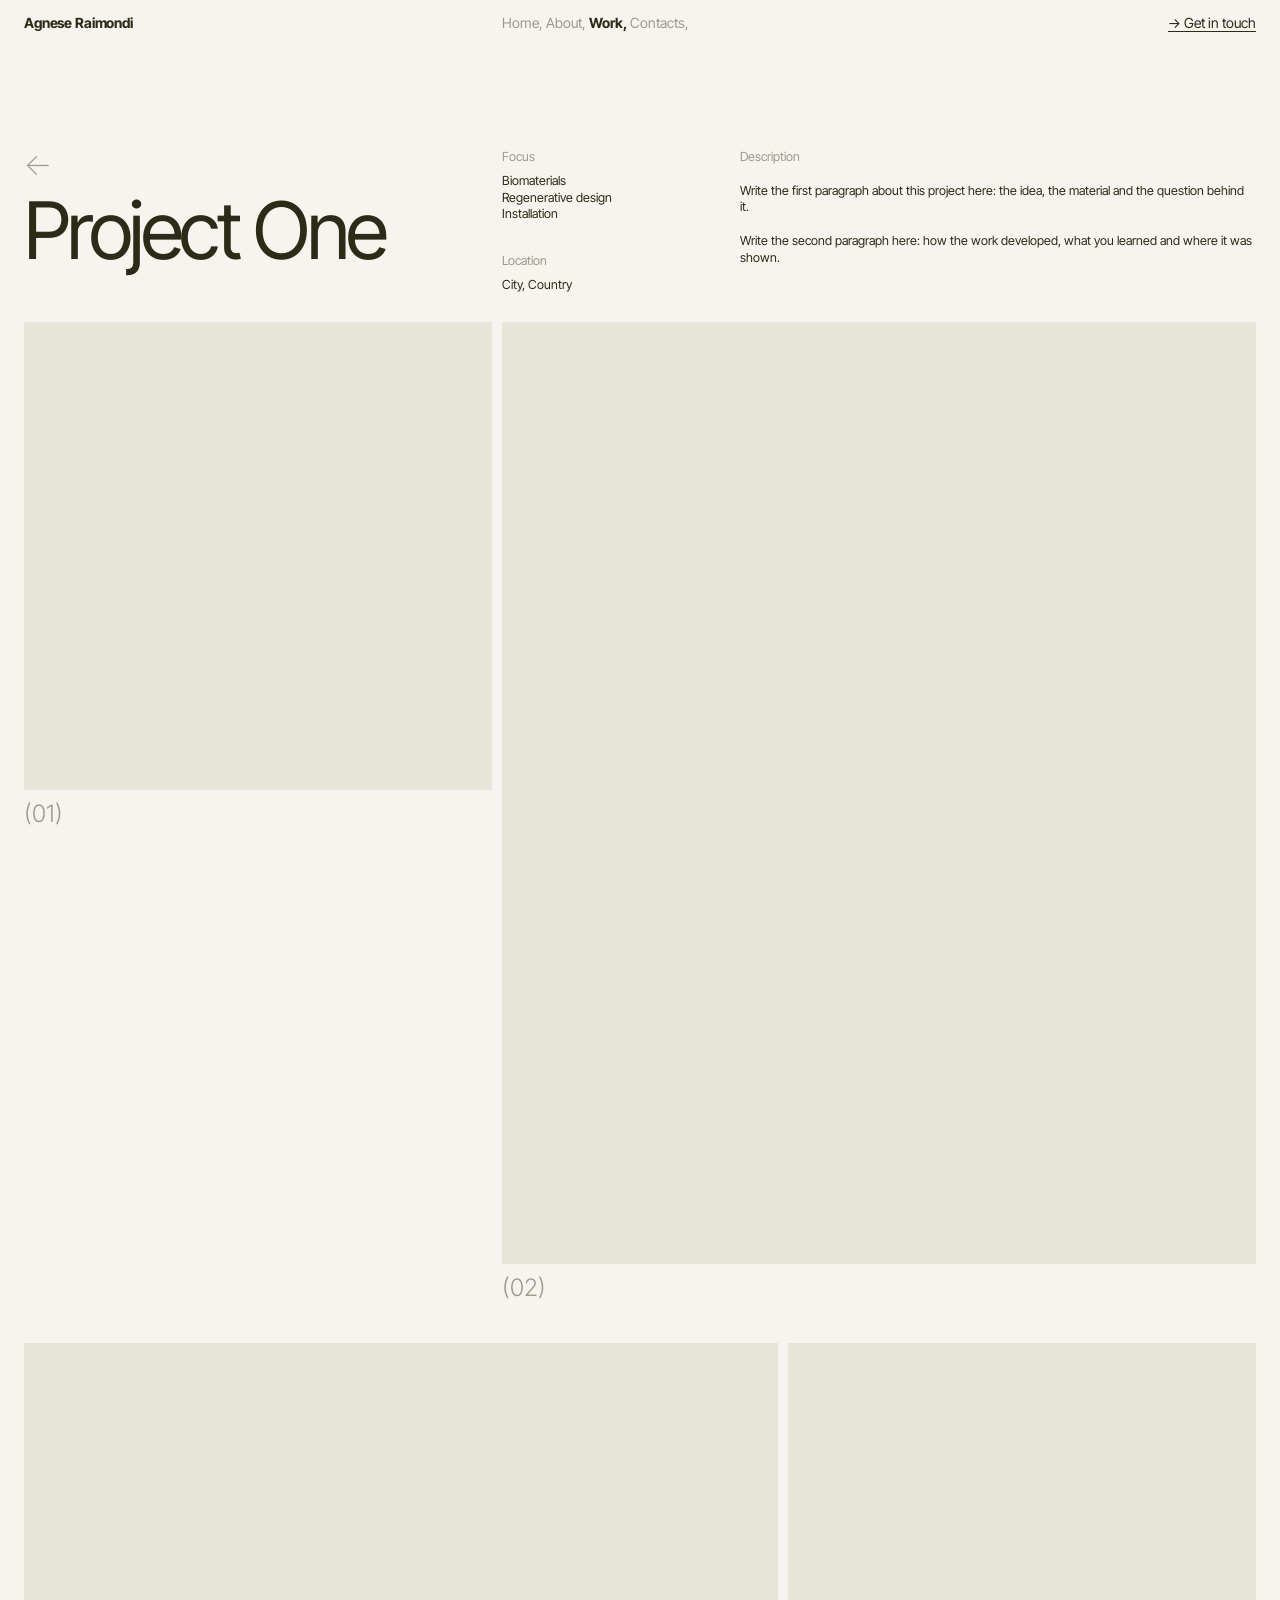
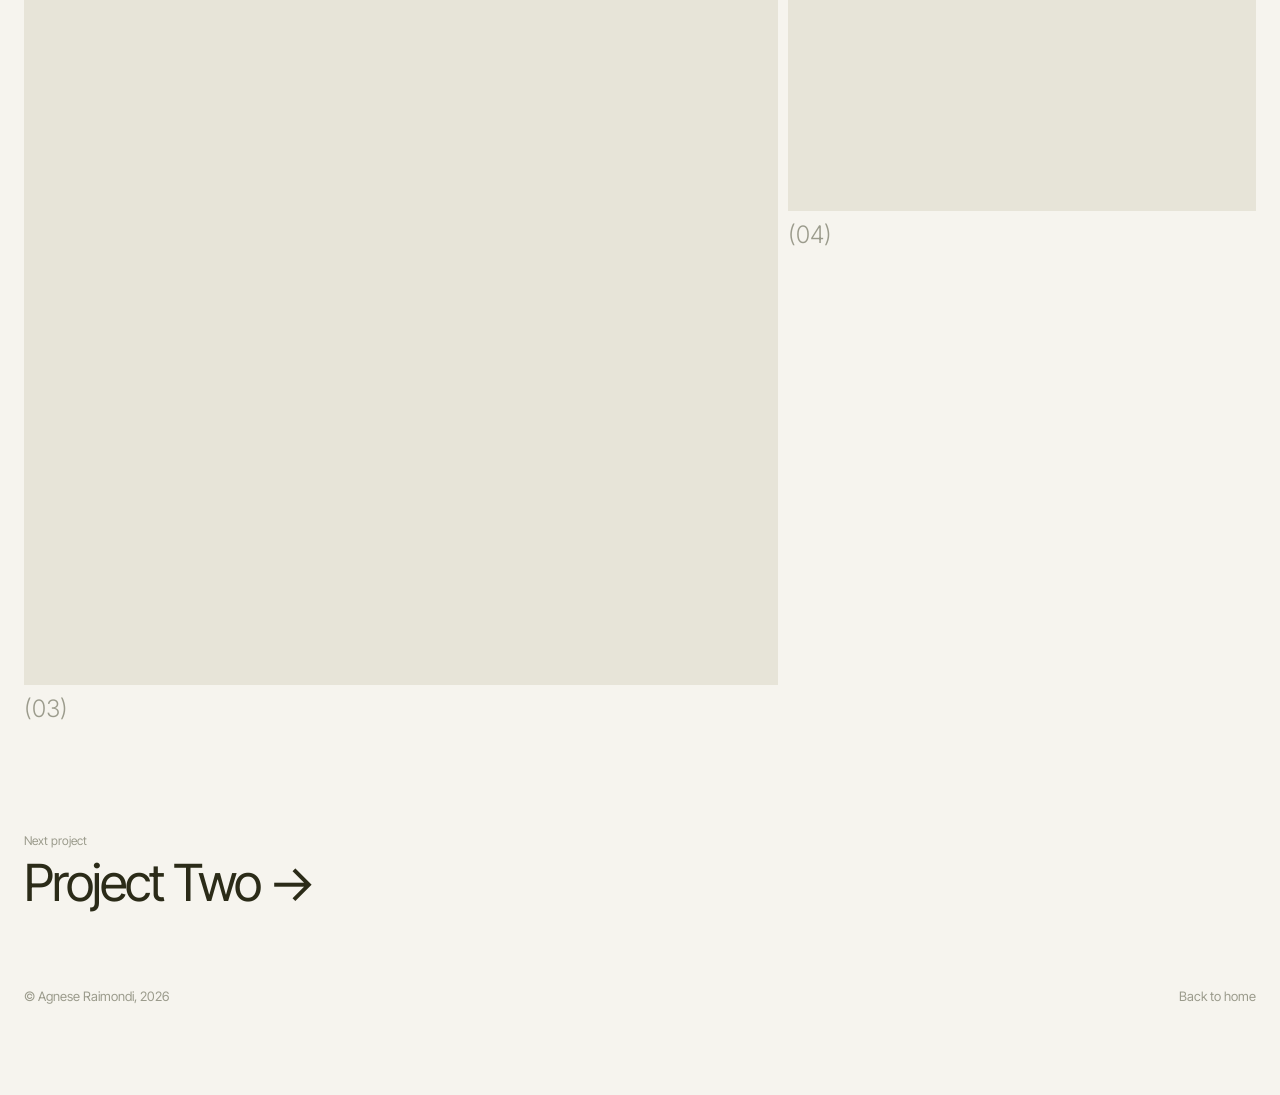
==== project.html @ dd8e8da7 "bone structure first trail copy past from claude" ====
<!DOCTYPE html>
<html lang="en">
<head>
<meta charset="utf-8">
<meta name="viewport" content="width=device-width, initial-scale=1">
<title>Work – Agnese Raimondi</title>
<link rel="preconnect" href="https://fonts.googleapis.com">
<link rel="preconnect" href="https://fonts.gstatic.com" crossorigin>
<link href="https://fonts.googleapis.com/css2?family=Inter+Tight:wght@200;300;400;500;700;800&display=swap" rel="stylesheet">
<link rel="stylesheet" href="style.css">
</head>
<body>

<header class="bar">
  <a class="mark" href="index.html">Agnese Raimondi</a>
  <nav aria-label="Main">
    <a href="index.html">Home</a>
    <a href="index.html#about">About</a>
    <a href="index.html#work" class="on">Work</a>
    <a href="index.html#contacts">Contacts</a>
  </nav>
  <a class="cta" href="index.html#contacts">→ Get in touch</a>
</header>

<main id="p"></main>

<script src="projects.js"></script>
<script>
(function(){
  var slug = new URLSearchParams(location.search).get("p");
  var i = PROJECTS.findIndex(function(x){return x.slug === slug});
  if (i < 0) i = 0;
  var p = PROJECTS[i], n = PROJECTS[(i + 1) % PROJECTS.length];
  document.title = p.title + " – Agnese Raimondi";

  var html = '<div class="phead">' +
    '<div><a class="back" href="index.html#work" aria-label="Back to work">←</a><h1>' + p.title + '</h1></div>' +
    '<div class="meta"><div><p class="lab">Focus</p>' + p.focus.map(function(f){return '<p>' + f + '</p>'}).join("") + '</div>' +
    '<div><p class="lab">Location</p><p>' + p.location + '</p></div></div>' +
    '<div class="desc"><p class="lab">Description</p>' + p.description.map(function(d){return '<p>' + d + '</p>'}).join("") + '</div>' +
  '</div><div class="rows">';

  for (var k = 0; k < p.images.length; k += 2) {
    var even = (k / 2) % 2 === 0;
    html += '<div class="row ' + (even ? "a" : "b") + '">';
    [k, k + 1].forEach(function(j, pos){
      if (j >= p.images.length) return;
      var small = even ? pos === 0 : pos === 1;
      var num = "(" + String(j + 1).padStart(2, "0") + ")";
      html += '<figure class="' + (small ? "s" : "l") + '"><div class="ph"><img src="' + p.images[j] + '" alt="' + p.title + ' ' + num + '" onerror="this.remove()"></div><figcaption>' + num + '</figcaption></figure>';
    });
    html += '</div>';
  }
  html += '</div><a class="next" href="project.html?p=' + n.slug + '"><small>Next project</small>' + n.title + ' →</a>' +
    '<footer class="foot"><span>© Agnese Raimondi, 2026</span><a href="index.html">Back to home</a></footer>';
  document.getElementById("p").innerHTML = html;
})();
</script>
</body>
</html>
---- style.css ----
:root{
  --paper:#f6f4ee;
  --ink:#2b2b18;
  --olive:#6f7c47;
  --mute:#9b9b8c;
  --soft:#e7e4d8;
  --pad:24px;
  --gap:10px;
  --col:38%;
}
*{box-sizing:border-box;margin:0;padding:0}
html{scroll-behavior:smooth;scroll-padding-top:60px}
@media (prefers-reduced-motion:reduce){html{scroll-behavior:auto}}
body{background:var(--paper);color:var(--ink);font-family:"Inter Tight","Helvetica Neue",Helvetica,Arial,sans-serif;font-size:15px;line-height:1.3;-webkit-font-smoothing:antialiased}
a{color:inherit;text-decoration:none}
a:hover{color:var(--olive)}
:focus-visible{outline:2px solid var(--olive);outline-offset:3px}
img{display:block;max-width:100%}

/* top bar */
.bar{position:sticky;top:0;z-index:10;display:grid;grid-template-columns:var(--col) 1fr auto;gap:var(--gap);align-items:baseline;padding:14px var(--pad);background:var(--paper);font-size:14px}
.bar .mark{font-weight:700;letter-spacing:-.01em}
.bar nav a{color:var(--mute)}
.bar nav a::after{content:","}
.bar nav a.on{color:var(--ink);font-weight:700}
.bar nav a:hover{color:var(--ink)}
.bar .cta{text-decoration:underline;text-underline-offset:3px}

/* cover */
.cover{padding:var(--pad)}
.brand{font-size:clamp(30px,4.2vw,58px);line-height:1;letter-spacing:-.015em;white-space:nowrap}
.brand b{font-weight:800;color:var(--olive);margin-right:.5em}
.brand span{font-weight:300;letter-spacing:.09em;color:var(--olive)}
.intro{margin:clamp(24px,4vw,56px) 0 0 auto;width:min(46%,520px);text-align:justify;text-align-last:right;hyphens:auto;font-size:clamp(15px,1.25vw,18px)}
.hero{margin-top:var(--pad);aspect-ratio:16/8;background:var(--soft);overflow:hidden}
.hero img,.ph img{width:100%;height:100%;object-fit:cover}

/* home sections */
section.blk{display:grid;grid-template-columns:var(--col) 1fr;gap:var(--gap);padding:clamp(40px,7vw,96px) var(--pad) 0}
.blk>h2{font-size:clamp(22px,2.4vw,34px);font-weight:800;letter-spacing:.14em;text-transform:uppercase;line-height:1.1}
.blk>h2 small{display:block;font-size:.5em;font-weight:500;letter-spacing:.05em;margin-bottom:.8em;color:var(--olive)}
.body p{max-width:60ch;margin-bottom:1em;font-size:16px}
.body p:last-child{margin-bottom:0}

.toc ol{list-style:none}
.toc li{font-size:clamp(22px,2.7vw,38px);font-weight:700;letter-spacing:-.02em;line-height:1.18;text-transform:uppercase}
.toc li span{display:inline-block;width:2.1em}

.grid{display:grid;grid-template-columns:repeat(auto-fill,minmax(150px,1fr));gap:var(--gap)}
.tile .sw{aspect-ratio:1;background:var(--soft);margin-bottom:8px;overflow:hidden}
.tile .sw img{width:100%;height:100%;object-fit:cover}
.tile b{display:block;font-weight:700}
.tile em{font-style:normal;font-size:13px;color:var(--mute)}

.list{list-style:none}
.list li{display:grid;grid-template-columns:5.5em 1fr;gap:12px;padding:10px 0}
.list span{color:var(--mute)}
.list b{font-weight:700}
.list small{display:block;font-size:13px;color:var(--mute)}

.work{display:grid;grid-template-columns:repeat(auto-fill,minmax(220px,1fr));gap:var(--gap)}
.work .ph{aspect-ratio:4/5}
.work figcaption{margin-top:8px;display:flex;justify-content:space-between;gap:8px}
.work figcaption span{color:var(--mute)}

.contact a{display:block;font-size:clamp(22px,2.4vw,34px);font-weight:700;letter-spacing:-.02em}
.foot{padding:80px var(--pad) 90px;font-size:13px;color:var(--mute);display:flex;justify-content:space-between;gap:12px;flex-wrap:wrap}

/* small index, appears after Contents */
.idx{position:fixed;left:50%;bottom:16px;transform:translate(-50%,20px);opacity:0;pointer-events:none;transition:opacity .25s,transform .25s;display:flex;gap:16px;max-width:calc(100vw - 24px);overflow-x:auto;padding:9px 16px;background:var(--paper);box-shadow:0 2px 16px rgba(58,58,31,.12);border-radius:99px;font-size:13px;white-space:nowrap;scrollbar-width:none;z-index:20}
.idx.show{opacity:1;transform:translate(-50%,0);pointer-events:auto}
.idx a{color:var(--mute)}
.idx a.on{color:var(--ink);font-weight:700}
.idx a:hover{color:var(--ink)}

/* project page */
.back{display:block;font-size:30px;font-weight:200;color:var(--mute);line-height:1;margin-bottom:14px}
.phead{display:grid;grid-template-columns:var(--col) 18.5% 1fr;gap:var(--gap);padding:clamp(40px,8vw,110px) var(--pad) 28px}
.phead h1{font-size:clamp(44px,6.2vw,92px);font-weight:400;letter-spacing:-.045em;line-height:.95}
.lab{font-size:11px;color:var(--mute);margin-bottom:8px}
.meta p,.desc p{font-size:12.5px;line-height:1.32}
.meta div+div{margin-top:30px}
.desc p+p{margin-top:1.4em}
.rows{padding:0 var(--pad)}
.row{display:grid;gap:var(--gap);margin-bottom:var(--gap);align-items:start}
.row.a{grid-template-columns:var(--col) 1fr}
.row.b{grid-template-columns:1fr var(--col)}
.row .ph{background:var(--soft);overflow:hidden}
.s .ph{aspect-ratio:1}
.l .ph{aspect-ratio:4/5}
.row figcaption{font-size:24px;font-weight:300;color:var(--mute);margin:8px 0 30px}
.next{display:block;padding:70px var(--pad) 0;font-size:clamp(28px,4vw,56px);letter-spacing:-.04em;line-height:1}
.next small{display:block;font-size:12px;letter-spacing:0;color:var(--mute);margin-bottom:10px}

@media (max-width:760px){
  :root{--col:100%}
  .bar{grid-template-columns:1fr auto}
  .bar nav{display:none}
  .brand{white-space:normal}
  .intro{width:100%;text-align:left;text-align-last:left}
  .hero{aspect-ratio:4/3}
  section.blk,.phead,.row.a,.row.b{grid-template-columns:1fr}
  .phead{gap:26px}
  .row.b .l{order:-1}
  .meta div+div{margin-top:18px}
}
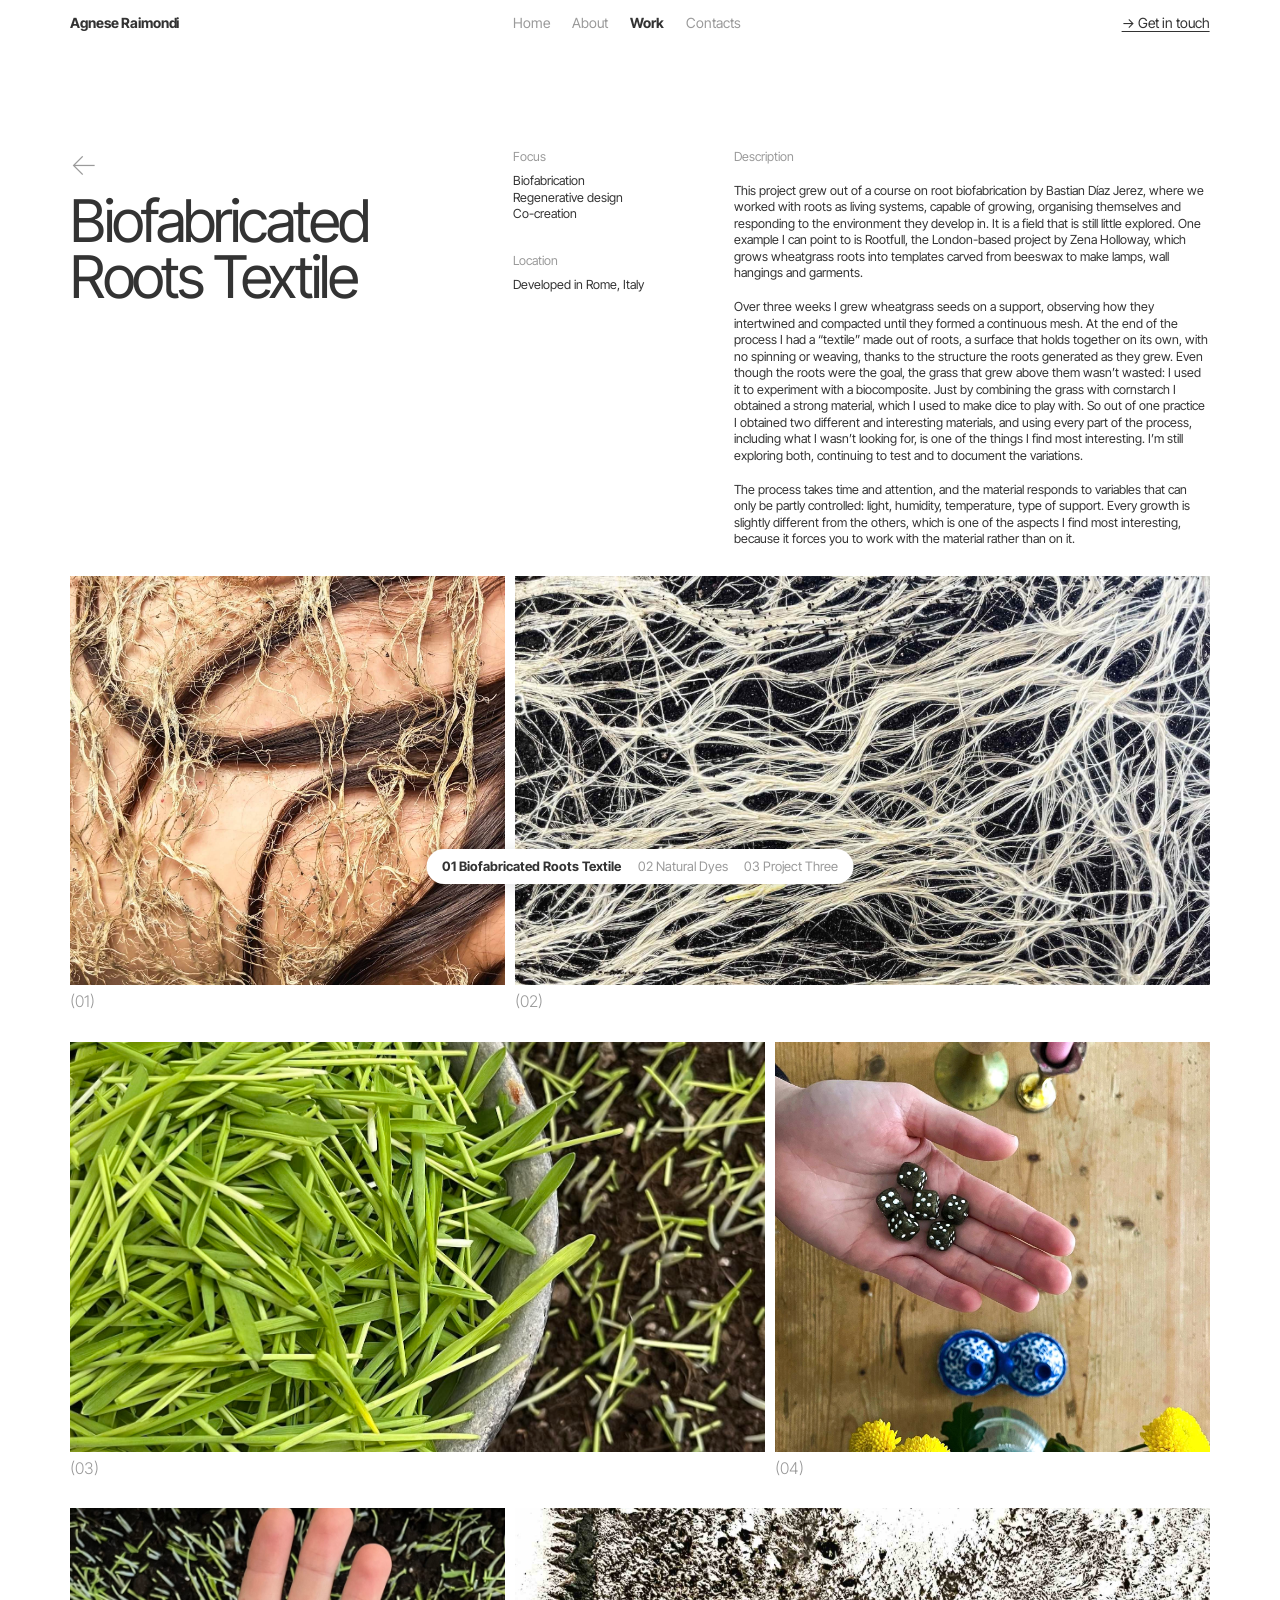
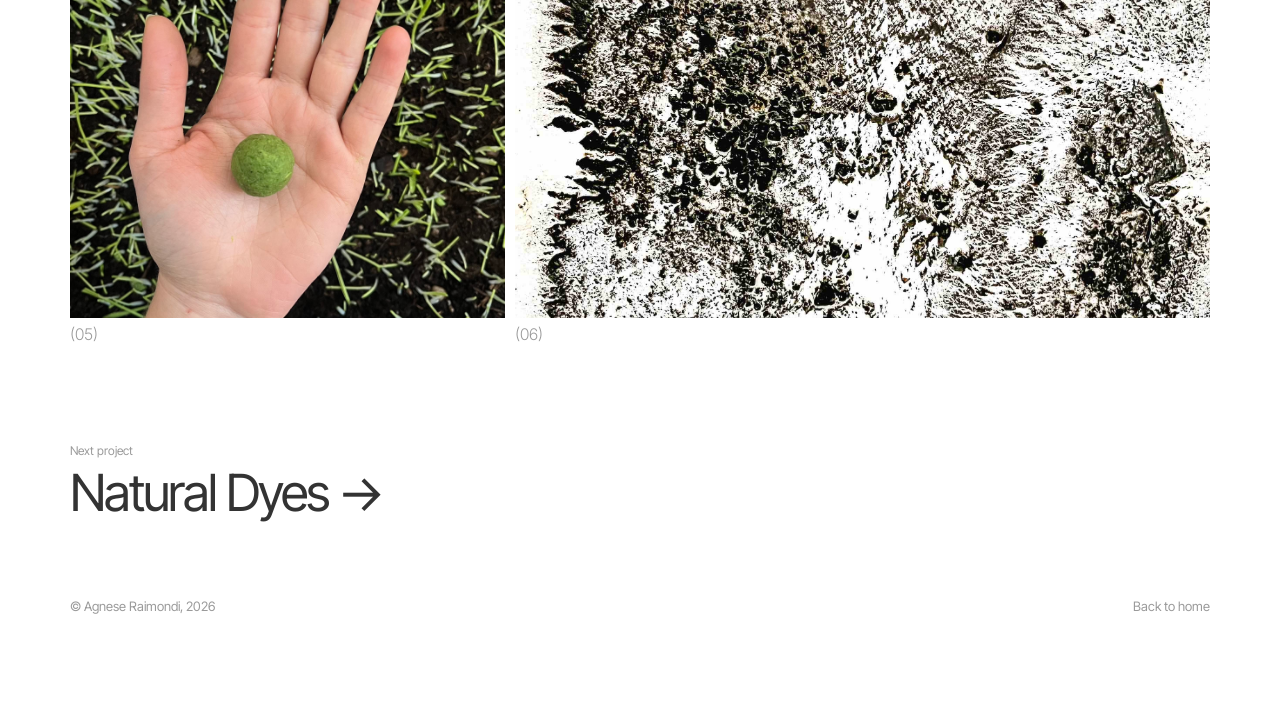
==== commit 810bdd4f: "progetto master updated" ====
--- a/project.html
+++ b/project.html
@@ -54,6 +54,14 @@
   html += '</div><a class="next" href="project.html?p=' + n.slug + '"><small>Next project</small>' + n.title + ' →</a>' +
     '<footer class="foot"><span>© Agnese Raimondi, 2026</span><a href="index.html">Back to home</a></footer>';
   document.getElementById("p").innerHTML = html;
+
+  // Barretta fissa in basso: un link per ogni progetto, quello aperto in evidenza.
+  // Usa le classi .idx / .show già presenti in style.css (le stesse della home).
+  var nav = '<nav class="idx show" aria-label="Projects">' + PROJECTS.map(function(q, j){
+    return '<a href="project.html?p=' + q.slug + '"' + (j === i ? ' class="on" aria-current="page"' : '') + '>' +
+      String(j + 1).padStart(2, "0") + ' <span class="t">' + q.title + '</span></a>';
+  }).join("") + '</nav>';
+  document.body.insertAdjacentHTML("beforeend", nav);
 })();
 </script>
 </body>
--- a/style.css
+++ b/style.css
@@ -1,106 +1,295 @@
+/* =====================================================
+   AGNESE RAIMONDI PORTFOLIO – style.css
+   Ordine: 1 Colori e misure · 2 Base · 3 Barra in alto
+   4 Copertina · 5 Sezioni · 6 Work · 7 Pagina progetto
+   8 Indice fisso · 9 Comparsa morbida · 10 Telefono
+   ===================================================== */
+
+/* ---------- 1. COLORI E MISURE (cambia qui) ---------- */
 :root{
-  --paper:#f6f4ee;
-  --ink:#2b2b18;
-  --olive:#6f7c47;
-  --mute:#9b9b8c;
-  --soft:#e7e4d8;
-  --pad:24px;
-  --gap:10px;
-  --col:38%;
-}
+  --paper:#ffffff;                  /* sfondo */
+  --ink:#333333;                    /* testo grigio scuro */
+  --olive:#6f7c47;                  /* verde oliva */
+  --mute:#9a9a9a;                   /* testi secondari */
+  --soft:#efefef;                   /* riquadri senza foto */
+  --pad:clamp(22px,5.5vw,80px);     /* margine dal bordo dello schermo */
+  --gap:10px;                       /* spazio tra colonne e immagini */
+  --col:38%;                        /* larghezza colonna sinistra */
+}
+
+/* ---------- 2. BASE ---------- */
 *{box-sizing:border-box;margin:0;padding:0}
 html{scroll-behavior:smooth;scroll-padding-top:60px}
-@media (prefers-reduced-motion:reduce){html{scroll-behavior:auto}}
-body{background:var(--paper);color:var(--ink);font-family:"Inter Tight","Helvetica Neue",Helvetica,Arial,sans-serif;font-size:15px;line-height:1.3;-webkit-font-smoothing:antialiased}
+body{
+  background:var(--paper);
+  color:var(--ink);
+  font-family:"Inter Tight","Helvetica Neue",Helvetica,Arial,sans-serif;
+  font-size:15px;
+  line-height:1.3;
+  -webkit-font-smoothing:antialiased;
+}
 a{color:inherit;text-decoration:none}
 a:hover{color:var(--olive)}
 :focus-visible{outline:2px solid var(--olive);outline-offset:3px}
 img{display:block;max-width:100%}
-
-/* top bar */
-.bar{position:sticky;top:0;z-index:10;display:grid;grid-template-columns:var(--col) 1fr auto;gap:var(--gap);align-items:baseline;padding:14px var(--pad);background:var(--paper);font-size:14px}
+.hero img,.ph img{width:100%;height:100%;object-fit:cover}
+
+/* ---------- 3. BARRA IN ALTO ---------- */
+.bar{
+  position:sticky;top:0;z-index:10;
+  display:grid;grid-template-columns:var(--col) 1fr auto;gap:var(--gap);
+  align-items:baseline;
+  padding:14px var(--pad);
+  background:var(--paper);
+  font-size:14px;
+}
 .bar .mark{font-weight:700;letter-spacing:-.01em}
+.bar nav{display:flex;gap:22px}
 .bar nav a{color:var(--mute)}
-.bar nav a::after{content:","}
+.bar nav a:hover{color:var(--ink)}
 .bar nav a.on{color:var(--ink);font-weight:700}
-.bar nav a:hover{color:var(--ink)}
 .bar .cta{text-decoration:underline;text-underline-offset:3px}
 
-/* cover */
-.cover{padding:var(--pad)}
-.brand{font-size:clamp(30px,4.2vw,58px);line-height:1;letter-spacing:-.015em;white-space:nowrap}
-.brand b{font-weight:800;color:var(--olive);margin-right:.5em}
-.brand span{font-weight:300;letter-spacing:.09em;color:var(--olive)}
-.intro{margin:clamp(24px,4vw,56px) 0 0 auto;width:min(46%,520px);text-align:justify;text-align-last:right;hyphens:auto;font-size:clamp(15px,1.25vw,18px)}
-.hero{margin-top:var(--pad);aspect-ratio:16/8;background:var(--soft);overflow:hidden}
-.hero img,.ph img{width:100%;height:100%;object-fit:cover}
-
-/* home sections */
-section.blk{display:grid;grid-template-columns:var(--col) 1fr;gap:var(--gap);padding:clamp(40px,7vw,96px) var(--pad) 0}
-.blk>h2{font-size:clamp(22px,2.4vw,34px);font-weight:800;letter-spacing:.14em;text-transform:uppercase;line-height:1.1}
-.blk>h2 small{display:block;font-size:.5em;font-weight:500;letter-spacing:.05em;margin-bottom:.8em;color:var(--olive)}
+/* ---------- 4. COPERTINA (titolo + video) ---------- */
+.cover{
+  min-height:100vh;min-height:100svh;       /* i Contents restano sotto la prima schermata */
+  padding:var(--pad);
+  display:grid;grid-template-columns:1fr 1fr;gap:var(--gap);
+}
+.cover-text{display:flex;flex-direction:column;gap:24px}
+
+/* Titolo: tutto in verde oliva, grassetto */
+.lead{
+  font-size:clamp(34px,4.4vw,70px);         /* grandezza (prima era 5vw / 80px) */
+  font-weight:800;
+  letter-spacing:-.045em;
+  line-height:1;
+  color:var(--olive);
+}
+.lead .name,
+.lead .rest{
+  display:inline;                           /* nome e frase scorrono come un testo solo */
+  color:var(--olive);
+  font-size:1em;
+  font-weight:800;
+  letter-spacing:inherit;
+  line-height:inherit;
+  margin:0;
+  max-width:none;
+}
+
+.hero{
+  justify-self:end;
+  height:min(60vh,585px);
+  aspect-ratio:100/126.91;
+  max-width:100%;
+  background:var(--soft);
+  overflow:hidden;
+}
+.hero iframe{width:100%;height:100%;border:0;display:block}
+
+/* ---------- 5. SEZIONI DELLA HOME ---------- */
+section.blk{
+  display:grid;grid-template-columns:var(--col) 1fr;gap:var(--gap);
+  padding:clamp(40px,7vw,96px) var(--pad) 0;
+}
+.blk>h2{
+  font-size:clamp(22px,2.4vw,34px);
+  font-weight:800;letter-spacing:.14em;text-transform:uppercase;line-height:1.1;
+}
+.blk>h2 small{
+  display:block;margin-bottom:.8em;
+  font-size:.5em;font-weight:500;letter-spacing:.05em;color:var(--olive);
+}
 .body p{max-width:60ch;margin-bottom:1em;font-size:16px}
 .body p:last-child{margin-bottom:0}
 
+/* Contents */
 .toc ol{list-style:none}
-.toc li{font-size:clamp(22px,2.7vw,38px);font-weight:700;letter-spacing:-.02em;line-height:1.18;text-transform:uppercase}
+.toc li{
+  font-size:clamp(22px,2.7vw,38px);
+  font-weight:700;letter-spacing:-.02em;line-height:1.18;text-transform:uppercase;
+}
 .toc li span{display:inline-block;width:2.1em}
 
-.grid{display:grid;grid-template-columns:repeat(auto-fill,minmax(150px,1fr));gap:var(--gap)}
-.tile .sw{aspect-ratio:1;background:var(--soft);margin-bottom:8px;overflow:hidden}
-.tile .sw img{width:100%;height:100%;object-fit:cover}
-.tile b{display:block;font-weight:700}
-.tile em{font-style:normal;font-size:13px;color:var(--mute)}
-
+/* Workshops */
 .list{list-style:none}
 .list li{display:grid;grid-template-columns:5.5em 1fr;gap:12px;padding:10px 0}
 .list span{color:var(--mute)}
 .list b{font-weight:700}
 .list small{display:block;font-size:13px;color:var(--mute)}
 
-.work{display:grid;grid-template-columns:repeat(auto-fill,minmax(220px,1fr));gap:var(--gap)}
-.work .ph{aspect-ratio:4/5}
-.work figcaption{margin-top:8px;display:flex;justify-content:space-between;gap:8px}
-.work figcaption span{color:var(--mute)}
-
-.contact a{display:block;font-size:clamp(22px,2.4vw,34px);font-weight:700;letter-spacing:-.02em}
-.foot{padding:80px var(--pad) 90px;font-size:13px;color:var(--mute);display:flex;justify-content:space-between;gap:12px;flex-wrap:wrap}
-
-/* small index, appears after Contents */
-.idx{position:fixed;left:50%;bottom:16px;transform:translate(-50%,20px);opacity:0;pointer-events:none;transition:opacity .25s,transform .25s;display:flex;gap:16px;max-width:calc(100vw - 24px);overflow-x:auto;padding:9px 16px;background:var(--paper);box-shadow:0 2px 16px rgba(58,58,31,.12);border-radius:99px;font-size:13px;white-space:nowrap;scrollbar-width:none;z-index:20}
-.idx.show{opacity:1;transform:translate(-50%,0);pointer-events:auto}
-.idx a{color:var(--mute)}
-.idx a.on{color:var(--ink);font-weight:700}
-.idx a:hover{color:var(--ink)}
-
-/* project page */
-.back{display:block;font-size:30px;font-weight:200;color:var(--mute);line-height:1;margin-bottom:14px}
-.phead{display:grid;grid-template-columns:var(--col) 18.5% 1fr;gap:var(--gap);padding:clamp(40px,8vw,110px) var(--pad) 28px}
-.phead h1{font-size:clamp(44px,6.2vw,92px);font-weight:400;letter-spacing:-.045em;line-height:.95}
-.lab{font-size:11px;color:var(--mute);margin-bottom:8px}
+/* Contacts e footer */
+.contact a{display:block;font-size:clamp(22px,2.4vw,34px);font-weight:400;letter-spacing:-.02em}
+.foot{
+  display:flex;justify-content:space-between;gap:12px;flex-wrap:wrap;
+  padding:80px var(--pad) 90px;
+  font-size:13px;color:var(--mute);
+}
+
+/* ---------- 6. WORK (anteprime nella home) ---------- */
+.blk.wide{grid-template-columns:1fr}
+.blk.wide>h2{margin-bottom:clamp(20px,3vw,40px)}
+.wk{display:block;margin-bottom:clamp(40px,6vw,80px)}
+.wk-h{
+  display:flex;justify-content:space-between;align-items:baseline;gap:12px;
+  margin-bottom:12px;
+  font-size:clamp(24px,3vw,44px);letter-spacing:-.04em;line-height:1;
+}
+.wk-h b{font-weight:400}
+.wk-h span{font-size:14px;letter-spacing:0;color:var(--mute)}
+.wk-r{display:grid;grid-template-columns:repeat(var(--n,3),1fr);gap:var(--gap)}
+.wk .ph{aspect-ratio:3/2;background:var(--soft);overflow:hidden}
+.wk .ph img{transition:transform .5s}
+@media (hover:hover){                           /* solo con il mouse: su touch l'hover resterebbe "bloccato" dopo il tocco */
+  .wk:hover .ph img{transform:scale(1.03)}
+  .wk:hover .wk-h{color:var(--olive)}
+}
+
+/* ---------- 6b. EDUCATION (tendine Master e BA, dentro Work) ---------- */
+.blk.wide>.lab{margin:clamp(40px,6vw,80px) 0 12px}      /* etichetta "Education" */
+
+.master{border-top:1px solid #d8d8d8}                  /* linea sottile: separa le righe */
+.master:last-child{border-bottom:1px solid #d8d8d8}
+
+/* La parte SEMPRE visibile (summary): titolo a sinistra, frase breve + "Read more" a destra */
+.master summary{
+  display:grid;grid-template-columns:var(--col) 1fr;gap:var(--gap);
+  padding:22px 0;cursor:pointer;
+  list-style:none;                                      /* toglie il triangolino standard... */
+}
+.master summary::-webkit-details-marker{display:none}   /* ...anche su Safari */
+.master summary>*{grid-column:2}                        /* tutto a destra, tranne il titolo */
+.master summary h3{
+  grid-column:1;grid-row:1/span 2;
+  font-size:clamp(24px,3vw,44px);font-weight:400;letter-spacing:-.04em;line-height:1;
+  transition:color .2s;
+}
+.master summary h3 small{display:block;margin-top:10px;font-size:14px;letter-spacing:0;color:var(--mute)}
+.master summary:hover h3,.master summary:hover .more{color:var(--olive)}
+
+.m-short{max-width:60ch;font-size:16px}
+.more{
+  justify-self:start;margin-top:10px;
+  font-size:14px;text-decoration:underline;text-underline-offset:3px;
+}
+.o-open{display:none}                                   /* testo del bottone: "Close" appare solo da aperta */
+.master[open] .o-closed{display:none}
+.master[open] .o-open{display:inline}
+.master[open] .m-short{display:none}                     /* da aperta la frase breve lascia posto al testo completo */
+
+/* La parte che si apre */
+.m-open{padding-bottom:clamp(20px,3vw,40px);animation:unfold .45s ease}
+@keyframes unfold{from{opacity:0;transform:translateY(-8px)}to{opacity:1;transform:none}}
+.m-text{display:grid;grid-template-columns:var(--col) 1fr;gap:var(--gap)}
+.m-text .body{grid-column:2}
+.m-open .lab{margin:clamp(30px,5vw,60px) 0 16px}
+
+/* Progetto selezionato: colonna di testo + due foto affiancate */
+.mp{
+  display:grid;grid-template-columns:var(--col) 1fr;gap:var(--gap);
+  align-items:start;margin-bottom:clamp(40px,6vw,80px);
+}
+.mp-text h4{font-size:clamp(20px,2vw,28px);font-weight:700;letter-spacing:-.02em;line-height:1.1}
+.mp-text span{display:block;margin:6px 0 14px;font-size:13px;color:var(--mute)}
+.mp-text p{max-width:42ch}
+.mp-text p+p{margin-top:1em}
+.mp-text a{text-decoration:underline;text-underline-offset:3px}   /* link esterni: sottolineati come "Get in touch" */
+.mp-ph{display:grid;grid-template-columns:1fr 1fr;gap:var(--gap)}
+.mp .ph{aspect-ratio:4/5;background:var(--soft);overflow:hidden}   /* forma delle foto: cambia qui */
+
+/* "flip": inverte i lati (testo a destra). order:2 sposta il testo dopo le foto */
+.mp.flip{grid-template-columns:1fr var(--col)}
+.mp.flip .mp-text{order:2}
+
+/* ---------- 7. PAGINA PROGETTO ---------- */
+.back{display:block;margin-bottom:14px;font-size:30px;font-weight:200;line-height:1;color:var(--mute)}
+.phead{
+  display:grid;grid-template-columns:var(--col) 18.5% 1fr;gap:var(--gap);
+  padding:clamp(40px,8vw,110px) var(--pad) 28px;
+}
+.phead h1{font-size:clamp(40px,4.6vw,76px);font-weight:400;letter-spacing:-.045em;line-height:.95;overflow-wrap:break-word}
+.lab{margin-bottom:8px;font-size:11px;color:var(--mute)}
 .meta p,.desc p{font-size:12.5px;line-height:1.32}
 .meta div+div{margin-top:30px}
 .desc p+p{margin-top:1.4em}
+
 .rows{padding:0 var(--pad)}
-.row{display:grid;gap:var(--gap);margin-bottom:var(--gap);align-items:start}
-.row.a{grid-template-columns:var(--col) 1fr}
-.row.b{grid-template-columns:1fr var(--col)}
-.row .ph{background:var(--soft);overflow:hidden}
-.s .ph{aspect-ratio:1}
-.l .ph{aspect-ratio:4/5}
-.row figcaption{font-size:24px;font-weight:300;color:var(--mute);margin:8px 0 30px}
+.row{
+  --h:clamp(220px,32vw,500px);                  /* altezza delle foto: cambia qui */
+  display:grid;gap:var(--gap);margin-bottom:12px;align-items:start;
+}
+.row.a{grid-template-columns:1fr 1.6fr}         /* stretta | larga */
+.row.b{grid-template-columns:1.6fr 1fr}         /* larga | stretta */
+.row .ph{height:var(--h);background:var(--soft);overflow:hidden}
+.row figcaption{margin:6px 0 18px;font-size:16px;font-weight:300;color:var(--mute)}
+
 .next{display:block;padding:70px var(--pad) 0;font-size:clamp(28px,4vw,56px);letter-spacing:-.04em;line-height:1}
-.next small{display:block;font-size:12px;letter-spacing:0;color:var(--mute);margin-bottom:10px}
-
+.next small{display:block;margin-bottom:10px;font-size:12px;letter-spacing:0;color:var(--mute)}
+
+/* ---------- 8. INDICE FISSO (compare dopo i Contents) ---------- */
+.idx{
+  position:fixed;left:50%;bottom:16px;z-index:20;
+  display:flex;gap:16px;
+  max-width:calc(100vw - 24px);overflow-x:auto;scrollbar-width:none;
+  padding:9px 16px;
+  background:var(--paper);
+  box-shadow:0 2px 16px rgba(0,0,0,.12);
+  border-radius:99px;
+  font-size:13px;white-space:nowrap;
+  opacity:0;pointer-events:none;
+  transform:translate(-50%,20px);
+  transition:opacity .25s,transform .25s;
+}
+.idx.show{opacity:1;pointer-events:auto;transform:translate(-50%,0)}
+.idx a{color:var(--mute)}
+.idx a:hover{color:var(--ink)}
+.idx a.on{color:var(--ink);font-weight:700}
+
+/* ---------- 9. COMPARSA MORBIDA (su e giù) ---------- */
+.js .reveal{
+  opacity:0;transform:translateY(28px);
+  transition:opacity .9s ease,transform .9s ease;   /* durata: cambia .9s */
+}
+.js .reveal.in{opacity:1;transform:none}
+
+@media (prefers-reduced-motion:reduce){
+  html{scroll-behavior:auto}
+  .js .reveal{opacity:1;transform:none;transition:none}
+  .m-open{animation:none}
+}
+
+/* ---------- 9b. IPAD E SCHERMI MEDI ---------- */
+@media (min-width:761px) and (max-width:1100px){
+  .meta p,.desc p{font-size:13.5px}             /* testi della pagina progetto un po' più leggibili */
+}
+
+/* ---------- 9c. DISPOSITIVI TOUCH (iPad e telefono) ---------- */
+@media (pointer:coarse){
+  .idx{gap:4px;padding:4px 10px}
+  .idx a{padding:13px 8px}                      /* area di tocco più comoda (~44px di altezza) */
+  .bar .cta{padding:8px 0}
+}
+
+/* ---------- 10. TELEFONO (sempre in fondo) ---------- */
 @media (max-width:760px){
   :root{--col:100%}
   .bar{grid-template-columns:1fr auto}
   .bar nav{display:none}
-  .brand{white-space:normal}
-  .intro{width:100%;text-align:left;text-align-last:left}
-  .hero{aspect-ratio:4/3}
+  .cover{grid-template-columns:1fr;gap:28px}
+  .hero{height:auto;width:100%;justify-self:stretch}
   section.blk,.phead,.row.a,.row.b{grid-template-columns:1fr}
   .phead{gap:26px}
+  .meta div+div{margin-top:18px}
   .row.b .l{order:-1}
-  .meta div+div{margin-top:18px}
-}
+  .wk-r{grid-template-columns:1fr 1fr}
+  .wk-r .ph:nth-child(n+3){display:none}
+  .meta p,.desc p{font-size:14px}       /* 12.5px è troppo piccolo su un telefono */
+  .idx .t{display:none}                 /* indice progetti: sul telefono solo i numeri... */
+  .idx a.on .t{display:inline}          /* ...e il titolo del progetto aperto */
+  .master summary,.m-text,.mp,.mp.flip{grid-template-columns:1fr}
+  .master summary>*,.master summary h3{grid-column:1;grid-row:auto}
+  .master summary h3{margin-bottom:10px}
+  .m-text .body{grid-column:1}
+  .mp.flip .mp-text{order:0}
+}
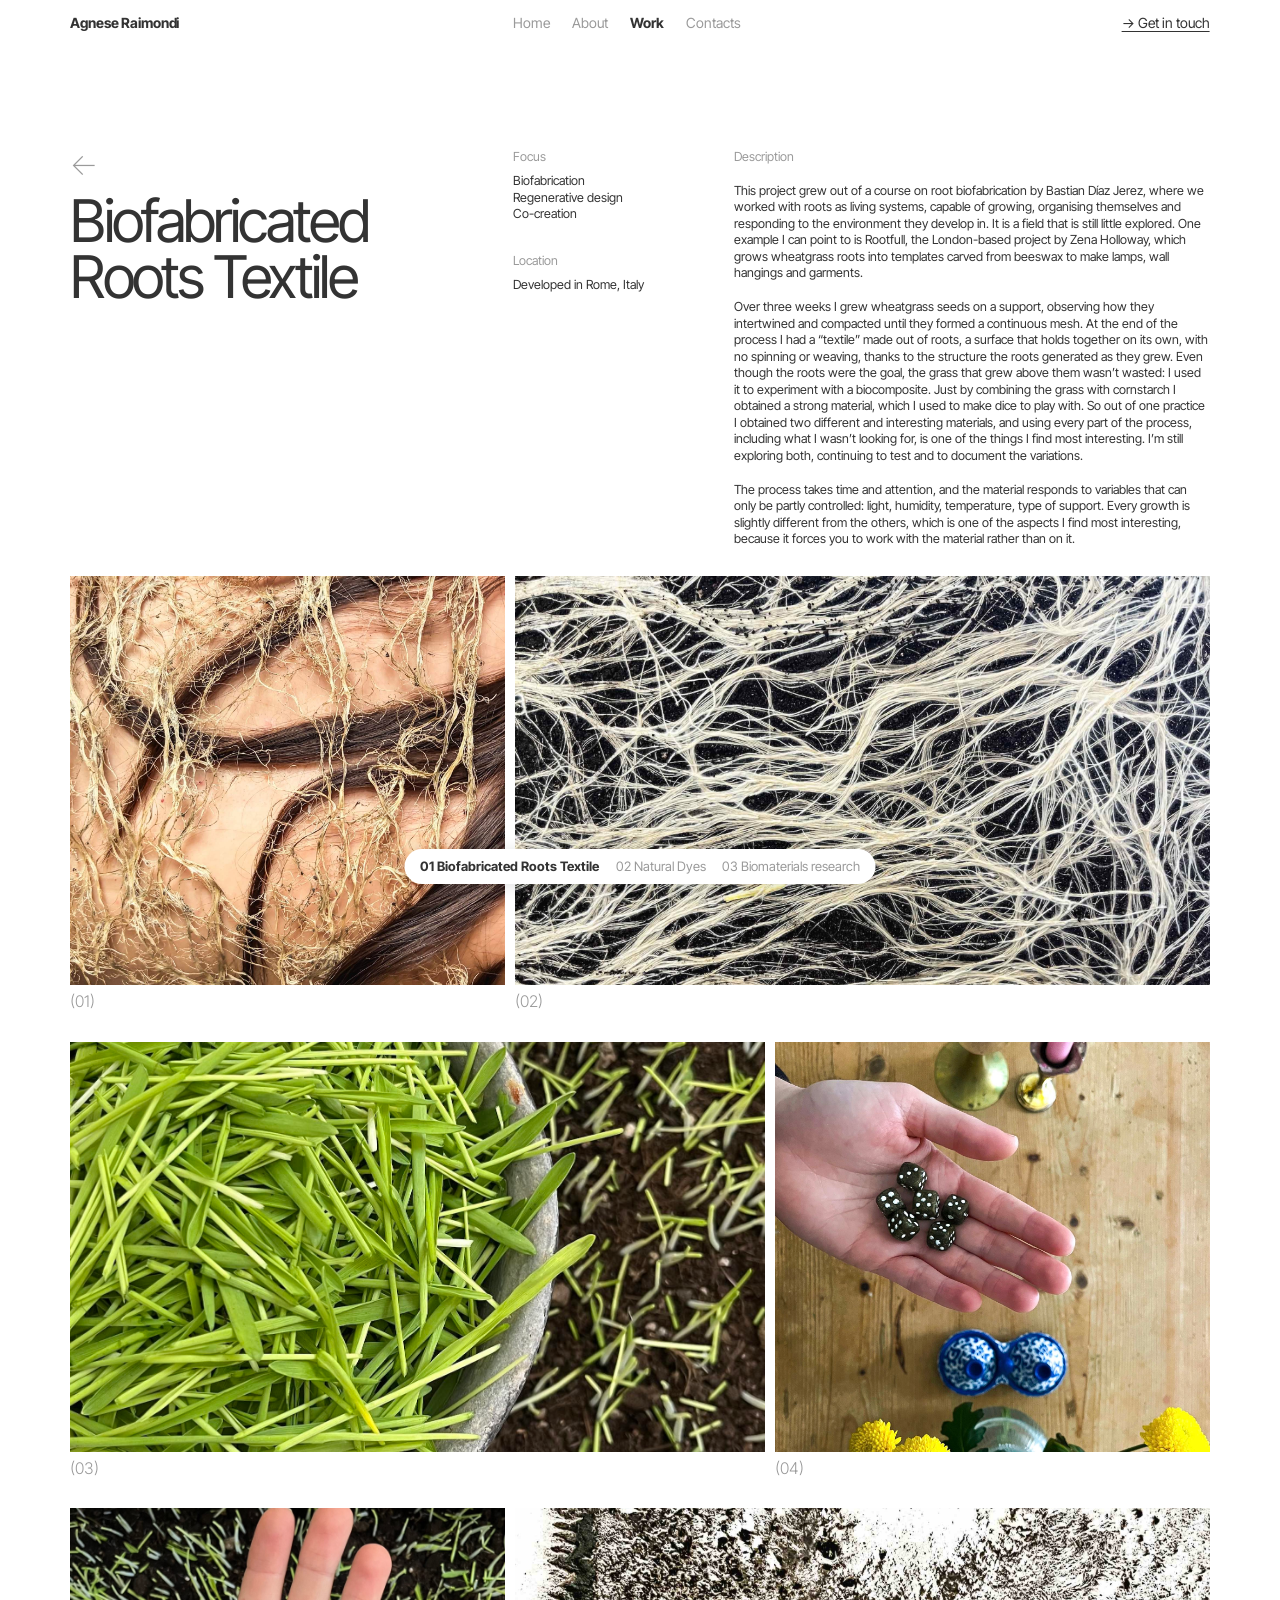
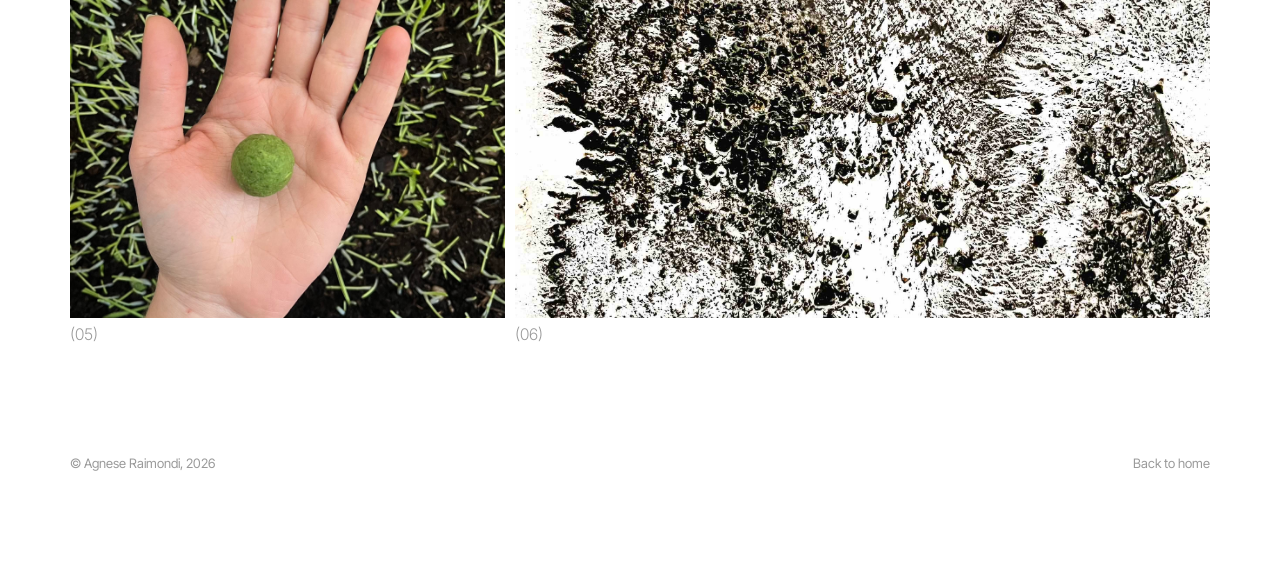
==== commit d0c6a7a7: "ready to go public" ====
--- a/project.html
+++ b/project.html
@@ -17,9 +17,9 @@
     <a href="index.html">Home</a>
     <a href="index.html#about">About</a>
     <a href="index.html#work" class="on">Work</a>
-    <a href="index.html#contacts">Contacts</a>
+    <a href="contact.html">Contacts</a>
   </nav>
-  <a class="cta" href="index.html#contacts">→ Get in touch</a>
+  <a class="cta" href="contact.html">→ Get in touch</a>
 </header>
 
 <main id="p"></main>
@@ -30,7 +30,7 @@
   var slug = new URLSearchParams(location.search).get("p");
   var i = PROJECTS.findIndex(function(x){return x.slug === slug});
   if (i < 0) i = 0;
-  var p = PROJECTS[i], n = PROJECTS[(i + 1) % PROJECTS.length];
+  var p = PROJECTS[i];
   document.title = p.title + " – Agnese Raimondi";
 
   var html = '<div class="phead">' +
@@ -51,7 +51,7 @@
     });
     html += '</div>';
   }
-  html += '</div><a class="next" href="project.html?p=' + n.slug + '"><small>Next project</small>' + n.title + ' →</a>' +
+  html += '</div>' +
     '<footer class="foot"><span>© Agnese Raimondi, 2026</span><a href="index.html">Back to home</a></footer>';
   document.getElementById("p").innerHTML = html;
 
--- a/style.css
+++ b/style.css
@@ -60,7 +60,7 @@
 
 /* Titolo: tutto in verde oliva, grassetto */
 .lead{
-  font-size:clamp(34px,4.4vw,70px);         /* grandezza (prima era 5vw / 80px) */
+  font-size:clamp(26px,3.2vw,48px);         /* grandezza: minimo, ideale, massimo (prima 34px / 4.4vw / 70px) */
   font-weight:800;
   letter-spacing:-.045em;
   line-height:1;
@@ -118,9 +118,9 @@
 .list span{color:var(--mute)}
 .list b{font-weight:700}
 .list small{display:block;font-size:13px;color:var(--mute)}
-
-/* Contacts e footer */
-.contact a{display:block;font-size:clamp(22px,2.4vw,34px);font-weight:400;letter-spacing:-.02em}
+.list a{text-decoration:underline;text-underline-offset:3px}   /* link del workshop: sottolineato, perché su telefono non esiste l'hover */
+
+/* Footer */
 .foot{
   display:flex;justify-content:space-between;gap:12px;flex-wrap:wrap;
   padding:80px var(--pad) 90px;
@@ -147,7 +147,12 @@
 }
 
 /* ---------- 6b. EDUCATION (tendine Master e BA, dentro Work) ---------- */
-.blk.wide>.lab{margin:clamp(40px,6vw,80px) 0 12px}      /* etichetta "Education" */
+.blk.wide>.lab{
+  margin:clamp(40px,6vw,80px) 0 12px;
+  font-size:clamp(16px,1.6vw,22px);          /* più grande (prima 11px) */
+  font-weight:800;letter-spacing:.14em;text-transform:uppercase;   /* stesso stile dei titoli di sezione */
+  color:var(--ink);                          /* grigio scuro invece del grigio chiaro */
+}
 
 .master{border-top:1px solid #d8d8d8}                  /* linea sottile: separa le righe */
 .master:last-child{border-bottom:1px solid #d8d8d8}
@@ -202,6 +207,42 @@
 .mp.flip{grid-template-columns:1fr var(--col)}
 .mp.flip .mp-text{order:2}
 
+/* ---------- 6c. RIGA BA (sotto il Master) ---------- */
+/* Stessa impostazione del Master (titolo a sinistra, testo a destra), ma senza tendina */
+.edu-note{
+  display:grid;grid-template-columns:var(--col) 1fr;gap:var(--gap);
+  padding:22px 0;
+}
+.edu-note h3{font-size:clamp(24px,3vw,44px);font-weight:400;letter-spacing:-.04em;line-height:1}
+.edu-note h3 small{display:block;margin-top:10px;font-size:14px;letter-spacing:0;color:var(--mute)}
+.edu-note p{max-width:60ch;font-size:16px}
+.edu-note a{text-decoration:underline;text-underline-offset:3px}
+
+/* ---------- 6d. PAGINA CONTACTS (contact.html) ---------- */
+.c-block{margin-bottom:clamp(32px,4.5vw,56px)}
+.c-block:last-child{margin-bottom:0}
+.c-block .lab{margin-bottom:12px}                      /* etichette piccole e grigie sopra ogni gruppo */
+
+.body .c-lead{                                         /* frase di apertura */
+  max-width:36ch;
+  font-size:clamp(20px,2vw,28px);font-weight:400;letter-spacing:-.03em;line-height:1.15;
+  margin-bottom:0;
+}
+.body .c-big{                                          /* "Berlin, Rome and Barcelona" e social */
+  max-width:none;
+  font-size:clamp(16px,1.5vw,20px);font-weight:400;letter-spacing:-.01em;line-height:1.3;
+  margin-bottom:0;
+}
+.c-soc{display:flex;flex-wrap:wrap;gap:6px 28px}
+.c-big a{text-decoration:underline;text-underline-offset:4px}   /* email e social: sottolineati, così si capisce che si toccano */
+.c-lead+.c-big{margin-top:20px}                        /* spazio tra il messaggio e l'email */
+
+/* Footer in fondo alla pagina Contacts: il body diventa una colonna alta almeno quanto lo schermo,
+   il contenuto (main) si prende lo spazio libero e spinge il footer verso il basso */
+.contact-page{min-height:100vh;min-height:100svh;display:flex;flex-direction:column}
+.contact-page main{flex:1}
+
+
 /* ---------- 7. PAGINA PROGETTO ---------- */
 .back{display:block;margin-bottom:14px;font-size:30px;font-weight:200;line-height:1;color:var(--mute)}
 .phead{
@@ -213,6 +254,7 @@
 .meta p,.desc p{font-size:12.5px;line-height:1.32}
 .meta div+div{margin-top:30px}
 .desc p+p{margin-top:1.4em}
+.desc a{text-decoration:underline;text-underline-offset:3px}   /* link dentro la descrizione */
 
 .rows{padding:0 var(--pad)}
 .row{
@@ -224,8 +266,6 @@
 .row .ph{height:var(--h);background:var(--soft);overflow:hidden}
 .row figcaption{margin:6px 0 18px;font-size:16px;font-weight:300;color:var(--mute)}
 
-.next{display:block;padding:70px var(--pad) 0;font-size:clamp(28px,4vw,56px);letter-spacing:-.04em;line-height:1}
-.next small{display:block;margin-bottom:10px;font-size:12px;letter-spacing:0;color:var(--mute)}
 
 /* ---------- 8. INDICE FISSO (compare dopo i Contents) ---------- */
 .idx{
@@ -287,9 +327,10 @@
   .meta p,.desc p{font-size:14px}       /* 12.5px è troppo piccolo su un telefono */
   .idx .t{display:none}                 /* indice progetti: sul telefono solo i numeri... */
   .idx a.on .t{display:inline}          /* ...e il titolo del progetto aperto */
-  .master summary,.m-text,.mp,.mp.flip{grid-template-columns:1fr}
+  .master summary,.m-text,.mp,.mp.flip,.edu-note{grid-template-columns:1fr}
   .master summary>*,.master summary h3{grid-column:1;grid-row:auto}
   .master summary h3{margin-bottom:10px}
+  .edu-note h3{margin-bottom:10px}
   .m-text .body{grid-column:1}
   .mp.flip .mp-text{order:0}
 }
